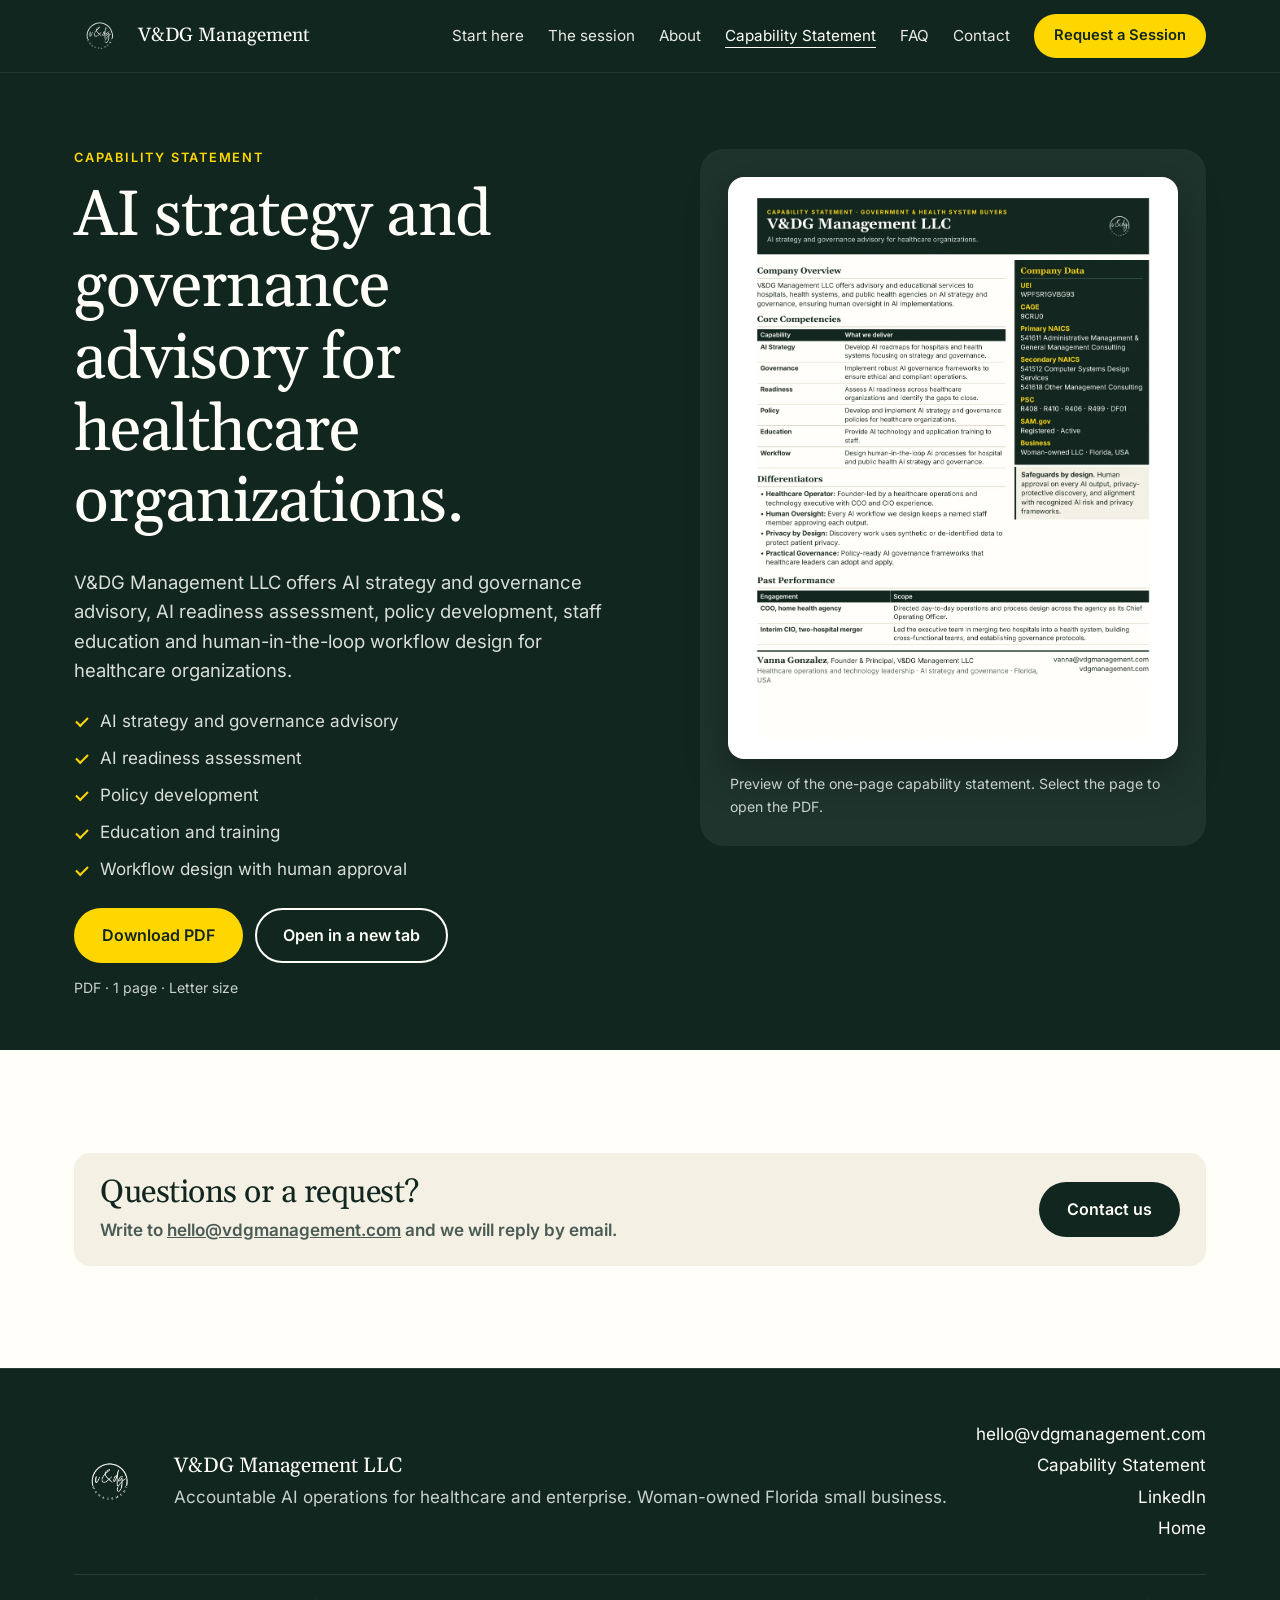
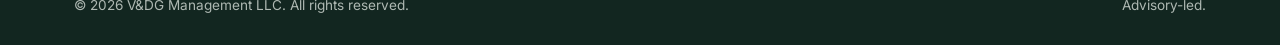
==== capability-statement.html @ 384bebf6 "Add Capability Statement page, nav item, cleaned PDF and preview image" ====
<!doctype html>
<html lang="en">
<head>
<meta charset="utf-8">
<meta name="viewport" content="width=device-width,initial-scale=1">
<title>Capability Statement | V&amp;DG Management</title>
<meta name="description" content="V&amp;DG Management LLC capability statement: AI strategy and governance advisory, readiness assessment, policy, education and workflow design for healthcare organizations. Download the one-page PDF.">
<link rel="canonical" href="https://vdgmanagement.com/capability-statement.html">
<meta name="theme-color" content="#122620">
<meta property="og:type" content="website">
<meta property="og:site_name" content="V&amp;DG Management">
<meta property="og:title" content="Capability Statement | V&amp;DG Management">
<meta property="og:description" content="AI strategy and governance advisory for healthcare organizations. Download the one-page capability statement.">
<meta property="og:url" content="https://vdgmanagement.com/capability-statement.html">
<meta property="og:image" content="https://vdgmanagement.com/img/og-image.jpg">
<meta name="twitter:card" content="summary_large_image">
<link rel="icon" href="favicon.ico" sizes="any">
<link rel="icon" type="image/png" sizes="32x32" href="img/favicon-32.png">
<link rel="apple-touch-icon" href="img/apple-touch-icon.png">
<link rel="manifest" href="site.webmanifest">
<link rel="preload" href="fonts/gelasio-latin.woff2" as="font" type="font/woff2" crossorigin>
<link rel="preload" href="fonts/inter-latin.woff2" as="font" type="font/woff2" crossorigin>
<link rel="stylesheet" href="css/site.css">
</head>
<body>
<a class="skip" href="#main">Skip to content</a>

<header class="site-header">
  <div class="wrap">
    <a class="brand" href="index.html" aria-label="V&amp;DG Management, home" data-cta="header-logo">
      <img src="img/vdg-logo-official.png" width="52" height="52" alt="V&amp;DG Management logo">
      <span>V&amp;DG Management</span>
    </a>
    <nav class="nav" aria-label="Main">
      <a href="index.html#paths" data-cta="nav-paths">Start here</a>
      <a href="index.html#offer" data-cta="nav-offer">The session</a>
      <a href="index.html#about" data-cta="nav-about">About</a>
      <a href="capability-statement.html" aria-current="page" data-cta="nav-capability" style="opacity:1;text-decoration:underline;text-underline-offset:6px">Capability Statement</a>
      <a href="index.html#faq" data-cta="nav-faq">FAQ</a>
      <a href="index.html#contact" data-cta="nav-contact">Contact</a>
      <a class="btn btn-yellow" href="index.html#contact" data-cta="header-session" data-path="enterprise"><span class="long">Request a Session</span><span class="short">Request a session</span></a>
    </nav>
  </div>
</header>

<main id="main">
<section class="cap-hero on-dark" aria-labelledby="cap-h">
  <div class="wrap cap-grid">
    <div>
      <p class="kicker">Capability Statement</p>
      <h1 id="cap-h">AI strategy and governance advisory for healthcare organizations.</h1>
      <p class="lead">V&amp;DG Management LLC offers AI strategy and governance advisory, AI readiness assessment, policy development, staff education and human-in-the-loop workflow design for healthcare organizations.</p>
      <ul class="cap-list" aria-label="Capability areas">
        <li>AI strategy and governance advisory</li>
        <li>AI readiness assessment</li>
        <li>Policy development</li>
        <li>Education and training</li>
        <li>Workflow design with human approval</li>
      </ul>
      <div class="btn-row">
        <a class="btn btn-yellow" href="VDG-Capability-Statement.pdf" download="VDG-Capability-Statement.pdf" data-cta="capability-download">Download PDF<span class="sr-only"> (one page, about 40 KB)</span></a>
        <a class="btn btn-ghost" href="VDG-Capability-Statement.pdf" target="_blank" rel="noopener" data-cta="capability-open">Open in a new tab<span class="sr-only"> (opens in a new tab)</span></a>
      </div>
      <p class="cap-meta">PDF &middot; 1 page &middot; Letter size</p>
    </div>
    <figure class="cap-preview" style="margin:0">
      <a href="VDG-Capability-Statement.pdf" target="_blank" rel="noopener" data-cta="capability-preview" aria-label="Open the V&amp;DG Management capability statement PDF in a new tab">
        <picture><source srcset="img/capability-statement-preview.webp" type="image/webp"><img src="img/capability-statement-preview.png" width="1105" height="1430" alt="First page of the V&amp;DG Management LLC capability statement, showing the company overview, core competencies, differentiators and company data."></picture>
      </a>
      <figcaption>Preview of the one-page capability statement. Select the page to open the PDF.</figcaption>
    </figure>
  </div>
</section>

<section class="section" aria-labelledby="cap-contact-h">
  <div class="wrap">
    <div class="cta-band cap-contact" style="margin-top:0">
      <div>
        <h2 id="cap-contact-h" style="font-size:clamp(1.5rem,2.6vw,2rem)">Questions or a request?</h2>
        <p>Write to <a href="mailto:hello@vdgmanagement.com" data-cta="capability-email">hello@vdgmanagement.com</a> and we will reply by email.</p>
      </div>
      <div class="btn-row"><a class="btn btn-green" href="index.html#contact" data-cta="capability-contact">Contact us</a></div>
    </div>
  </div>
</section>
</main>

<footer class="site-footer on-dark">
  <div class="wrap">
    <div class="footer-grid">
      <img src="img/vdg-logo-official.png" width="72" height="72" loading="lazy" alt="V&amp;DG Management logo">
      <div>
        <p style="margin:0;font:400 1.3rem/1.3 var(--serif)">V&amp;DG Management LLC</p>
        <p style="margin:4px 0 0;color:#C9D1CC">Accountable AI operations for healthcare and enterprise. Woman-owned Florida small business.</p>
      </div>
      <ul>
        <li><a href="mailto:hello@vdgmanagement.com" data-cta="footer-email">hello@vdgmanagement.com</a></li>
        <li><a href="capability-statement.html" data-cta="footer-capability">Capability Statement</a></li>
        <li><a href="https://www.linkedin.com/in/vanna-g-ai-healthcare-strategy" target="_blank" rel="noopener" data-cta="footer-linkedin">LinkedIn<span class="sr-only"> (opens in a new tab)</span></a></li>
        <li><a href="index.html#top" data-cta="footer-top">Home</a></li>
      </ul>
    </div>
    <div class="legal"><span>&copy; 2026 V&amp;DG Management LLC. All rights reserved.</span><span>Advisory-led.</span></div>
  </div>
</footer>
</body>
</html>
---- css/site.css ----
/* V&DG Management: conversion build, styled to match the "Pitch the Future" deck */
@font-face{font-family:"Gelasio";src:url(../fonts/gelasio-latin.woff2) format("woff2");font-weight:400 700;font-display:swap}
@font-face{font-family:"Inter";src:url(../fonts/inter-latin.woff2) format("woff2");font-weight:100 900;font-display:swap}
:root{--green:#122620;--green-2:#1F342D;--green-3:#273C35;--cream:#FFFEF9;--yellow:#FFD700;--yellow-2:#FFE34D;
--ink:#122620;--muted:#4A5A54;--soft:#D9DED8;--line:#E4E1D4;--serif:"Gelasio",Georgia,"Times New Roman",serif;
--sans:"Inter",system-ui,-apple-system,"Segoe UI",Roboto,Helvetica,Arial,sans-serif;--r:24px;--r-sm:16px;--wrap:1180px}
*,*::before,*::after{box-sizing:border-box}
html{scroll-behavior:smooth;scroll-padding-top:88px;-webkit-text-size-adjust:100%}
@media (prefers-reduced-motion:reduce){html{scroll-behavior:auto}*{transition:none!important}}
body{margin:0;background:var(--cream);color:var(--ink);font:400 17px/1.6 var(--sans)}
img,video{display:block;max-width:100%;height:auto}
a{color:inherit}
h1,h2,h3{font-family:var(--serif);font-weight:400;line-height:1.12;letter-spacing:-.015em;margin:0 0 .45em}
h1{font-size:clamp(2.4rem,5vw,4.2rem)}
h2{font-size:clamp(1.9rem,3.4vw,2.9rem)}
h3{font-size:1.3rem}
p{margin:0 0 1em}
ul{margin:0;padding:0}
.wrap{max-width:var(--wrap);margin:0 auto;padding:0 24px}
.section{padding:clamp(56px,8vw,104px) 0}
.kicker{font:600 .8rem/1.4 var(--sans);letter-spacing:.14em;text-transform:uppercase;margin:0 0 14px;color:var(--muted)}
.on-dark{background:var(--green);color:var(--cream)}
.on-dark .kicker{color:var(--yellow)}
.lead{font-size:1.15rem;color:var(--muted);max-width:40em}
.on-dark .lead{color:var(--soft)}
.sr-only{position:absolute;width:1px;height:1px;overflow:hidden;clip:rect(0 0 0 0);white-space:nowrap}
.skip{position:absolute;left:-9999px;top:0;background:var(--yellow);color:var(--green);padding:10px 16px;z-index:100}
.skip:focus{left:0}
:focus-visible{outline:3px solid var(--yellow);outline-offset:3px;border-radius:6px}
.on-cream :focus-visible,.panel-yellow :focus-visible{outline-color:var(--green)}

/* buttons */
.btn{display:inline-flex;align-items:center;justify-content:center;gap:.5em;font:600 1rem/1.2 var(--sans);text-decoration:none;text-align:center;padding:16px 26px;border-radius:999px;border:2px solid transparent;cursor:pointer;transition:transform .15s,background .15s}
.btn:hover{transform:translateY(-1px)}
.btn-yellow{background:var(--yellow);color:var(--green)}
.btn-yellow:hover{background:var(--yellow-2)}
.btn-green{background:var(--green);color:var(--cream)}
.btn-green:hover{background:var(--green-3)}
.btn-ghost{border-color:currentColor;background:transparent;color:inherit}
.btn-row{display:flex;flex-wrap:wrap;gap:12px;margin-top:24px}
.cta-band{display:flex;flex-wrap:wrap;align-items:center;justify-content:space-between;gap:16px 24px;margin-top:48px;padding:22px 26px;border-radius:var(--r-sm);background:#F4F1E4}
.cta-band p{margin:0;font-weight:600}
.on-dark .cta-band{background:var(--green-2)}
.cta-band .btn-row{margin:0}
.reassure{font-size:.9rem;color:var(--muted);margin:12px 0 0}
.on-dark .reassure{color:#C9D1CC}

/* header */
.site-header{position:sticky;top:0;z-index:50;background:var(--green);color:var(--cream);box-shadow:0 1px 0 rgba(255,254,249,.08)}
.site-header .wrap{display:flex;align-items:center;justify-content:space-between;gap:16px;height:72px}
.brand{display:flex;align-items:center;gap:12px;text-decoration:none}
.brand img{width:52px;height:52px}
.brand span{font:400 1.2rem/1 var(--serif)}
.nav{display:flex;align-items:center;gap:24px}
.nav a{text-decoration:none;font-size:.95rem;opacity:.9}
.nav a:hover{opacity:1;text-decoration:underline;text-underline-offset:6px}
.nav .btn{opacity:1;padding:11px 18px;font-size:.92rem}
.nav .btn:hover{text-decoration:none}
.btn .short{display:none}
@media (max-width:960px){.nav a:not(.btn){display:none}}
@media (max-width:520px){.brand span{display:none}.btn .long{display:none}.btn .short{display:inline}}

/* hero */
.hero{padding:clamp(48px,7vw,96px) 0 clamp(40px,5vw,64px)}
.hero-grid{display:grid;grid-template-columns:1.3fr .7fr;gap:clamp(28px,5vw,72px);align-items:center}
.hero h1{max-width:13em}
.hero-card{background:var(--green-2);border-radius:var(--r);padding:clamp(18px,3vw,32px)}
.hero-card img{border-radius:var(--r-sm);width:100%}
.trust-line{display:flex;flex-wrap:wrap;gap:8px 18px;margin:20px 0 0;list-style:none;font-size:.92rem;color:var(--soft)}
.trust-line li::before{content:"✓";color:var(--yellow);margin-right:7px;font-weight:700}
@media (max-width:860px){.hero-grid{grid-template-columns:1fr}.hero-card{max-width:150px;order:-1;padding:10px}}

/* two paths */
.paths{padding:0 0 clamp(56px,7vw,96px)}
.paths-grid{display:grid;grid-template-columns:1fr 1fr;gap:24px}
.path{display:flex;flex-direction:column;border-radius:var(--r);overflow:hidden;background:var(--cream);color:var(--ink)}
.path .media img{width:100%;aspect-ratio:16/8;object-fit:cover}
.path .body{display:flex;flex-direction:column;flex:1;padding:28px clamp(22px,3vw,34px) 32px}
.path .who{font:600 .8rem/1.4 var(--sans);letter-spacing:.14em;text-transform:uppercase;color:var(--muted);margin:0 0 10px}
.path h3{font-size:clamp(1.5rem,2.4vw,1.95rem);margin-bottom:.35em}
.path .price{font:400 2.4rem/1 var(--serif);margin:6px 0 14px}
.path .price small{font:500 .95rem var(--sans);color:var(--muted);margin-left:8px}
.path ul{list-style:none;margin:0 0 22px}
.path li{padding-left:26px;position:relative;margin:0 0 8px}
.path li::before{content:"";position:absolute;left:2px;top:.55em;width:12px;height:7px;border-left:2px solid var(--green);border-bottom:2px solid var(--green);transform:rotate(-45deg)}
.path .btn{margin-top:auto;align-self:flex-start}
.path-yellow{background:var(--yellow)}
.path-yellow .who{color:var(--green)}
.path-note{font-size:.88rem;color:var(--muted);margin:12px 0 0}
.path-yellow .path-note{color:#3B4A33}
@media (max-width:860px){.paths-grid{grid-template-columns:1fr}}

/* video */
.video-grid{display:grid;grid-template-columns:.8fr 1.2fr;gap:clamp(28px,5vw,64px);align-items:center}
.video-frame{position:relative;border-radius:var(--r);overflow:hidden;background:var(--green) url(../img/florida-gulf-coast.jpg) center/cover;aspect-ratio:16/9}
.video-frame video{width:100%;height:100%;object-fit:cover;background:transparent}
.play{position:absolute;inset:0;display:flex;align-items:center;justify-content:center;gap:14px;border:0;background:linear-gradient(0deg,rgba(18,38,32,.55),rgba(18,38,32,.15));color:var(--cream);font:600 1rem var(--sans);cursor:pointer}
.play .icon{width:76px;height:76px;border-radius:50%;background:var(--yellow);display:grid;place-items:center;box-shadow:0 10px 30px rgba(0,0,0,.25)}
.video-frame.playing .play{display:none}
.video-msg{position:absolute;left:16px;right:16px;bottom:16px;margin:0;padding:10px 14px;border-radius:12px;background:rgba(18,38,32,.85);color:var(--cream);font-size:.92rem}
.video-cta{margin-top:20px}
@media (max-width:860px){.video-grid{grid-template-columns:1fr}}

/* problem */
.panel-yellow{background:var(--yellow);border-radius:var(--r);padding:clamp(32px,5vw,64px)}
.problem-grid{display:grid;grid-template-columns:1fr 1fr;gap:clamp(24px,4vw,56px);align-items:center}
.ticks{list-style:none}
.ticks li{padding:14px 0 14px 34px;border-bottom:1px solid rgba(18,38,32,.18);position:relative;font-weight:500}
.ticks li:last-child{border-bottom:0}
.ticks li::before{content:"";position:absolute;left:4px;top:22px;width:12px;height:12px;border-radius:50%;background:var(--green)}
.panel-yellow .kicker{color:var(--green)}
@media (max-width:860px){.problem-grid{grid-template-columns:1fr}}

/* how */
.how-grid{display:grid;grid-template-columns:1fr 1fr;gap:clamp(28px,5vw,72px);align-items:start}
.steps{list-style:none;margin:28px 0 0;padding:0;counter-reset:s}
.steps li{counter-increment:s;position:relative;padding:0 0 22px 60px}
.steps li::before{content:counter(s);position:absolute;left:0;top:0;width:42px;height:42px;border-radius:50%;background:var(--green);color:var(--yellow);display:grid;place-items:center;font:400 1.15rem var(--serif)}
.steps h3{margin:.2em 0 .25em}
.steps p{margin:0;color:var(--muted)}
.rounded{border-radius:var(--r);overflow:hidden}
.rounded img{width:100%;height:100%;object-fit:cover}
.by-design{margin-top:22px;padding:24px 26px;border:1px solid var(--line);border-radius:var(--r-sm);background:#fff}
.by-design ul{list-style:none}
.by-design li{padding-left:22px;position:relative;margin:6px 0}
.by-design li::before{content:"";position:absolute;left:0;top:.6em;width:8px;height:8px;border-radius:50%;background:var(--yellow);box-shadow:0 0 0 2px var(--green)}
@media (max-width:860px){.how-grid{grid-template-columns:1fr}}

/* offer stack */
.offer-grid{display:grid;grid-template-columns:1.25fr .75fr;gap:24px;margin-top:36px}
.offer{background:var(--green-2);border-radius:var(--r);padding:clamp(26px,4vw,44px)}
.offer-head{display:flex;flex-wrap:wrap;justify-content:space-between;align-items:flex-end;gap:12px 24px;padding-bottom:22px;margin-bottom:22px;border-bottom:1px solid rgba(255,254,249,.14)}
.offer-head h3{font-size:clamp(1.5rem,2.6vw,2.1rem);margin:0}
.offer .price{font:400 clamp(2.4rem,4vw,3.2rem)/1 var(--serif);color:var(--yellow);margin:0}
.offer .price small{display:block;font:500 .9rem var(--sans);color:var(--soft);margin-top:6px;text-align:right}
.offer-cols{display:grid;grid-template-columns:1fr 1fr;gap:20px 32px}
.offer-cols h4{font:600 .8rem/1.4 var(--sans);letter-spacing:.12em;text-transform:uppercase;color:var(--yellow);margin:0 0 8px}
.offer-cols p,.offer-cols li{color:var(--soft);font-size:.98rem}
.offer-cols ul{list-style:none}
.offer-cols li{margin:0 0 6px;padding-left:18px;position:relative}
.offer-cols li::before{content:"–";position:absolute;left:0;color:var(--yellow)}
.offer-light{background:var(--cream);color:var(--ink)}
.offer-light .offer-head{border-color:var(--line)}
.offer-light .price{color:var(--green)}
.offer-light .price small,.offer-light .offer-cols p,.offer-light .offer-cols li{color:var(--muted)}
.offer-light .offer-cols{grid-template-columns:1fr}
.offer-light .offer-cols h4{color:var(--green)}
.offer-light .offer-cols li::before{color:var(--green)}
.next-path{margin-top:24px;padding:22px 26px;border-radius:var(--r-sm);border:1px dashed rgba(255,254,249,.28);color:var(--soft)}
.next-path strong{color:var(--cream)}
.guarantees{display:grid;grid-template-columns:repeat(3,1fr);gap:16px;margin-top:24px;list-style:none}
.guarantees li{background:rgba(255,215,0,.08);border:1px solid rgba(255,215,0,.35);border-radius:var(--r-sm);padding:18px 20px;font-weight:600}
.guarantees span{display:block;font-weight:400;color:var(--soft);font-size:.92rem;margin-top:4px}
@media (max-width:960px){.offer-grid{grid-template-columns:1fr}.guarantees{grid-template-columns:1fr}}
@media (max-width:620px){.offer-cols{grid-template-columns:1fr}.offer .price small{text-align:left}}

/* fit */
.fit-grid{display:grid;grid-template-columns:repeat(4,1fr);gap:22px;margin-top:32px}
.fit .rounded{aspect-ratio:4/5;margin-bottom:14px}
.fit h3{margin:0 0 .2em}
.fit p{color:var(--muted);margin:0;font-size:.98rem}
@media (max-width:960px){.fit-grid{grid-template-columns:1fr 1fr}}

/* credibility */
.cred-grid{display:grid;grid-template-columns:.85fr 1.15fr;gap:clamp(28px,5vw,72px);align-items:center}
.cred-grid .rounded{aspect-ratio:4/5;max-height:560px}
.creds{list-style:none;display:grid;grid-template-columns:1fr 1fr;gap:14px;margin:24px 0 0}
.creds li{background:#fff;border:1px solid var(--line);border-radius:var(--r-sm);padding:16px 18px;font-weight:600;line-height:1.35}
.creds span{display:block;font-weight:400;color:var(--muted);font-size:.9rem;margin-top:4px}
.founder-line{font-size:1.05rem;color:var(--muted)}
/* About: founder mission video (poster/still shown instead when reduced motion is requested) */
.about-media{position:relative;background:var(--green)}
.about-media video,.about-media .about-still img{width:100%;height:100%;object-fit:cover}
.about-media .about-still{display:none;height:100%}
.about-video-toggle{position:absolute;right:14px;bottom:14px;font:600 .8rem/1 var(--sans);color:var(--cream);background:rgba(18,38,32,.72);border:1px solid rgba(255,254,249,.35);border-radius:999px;padding:8px 14px;cursor:pointer}
.about-video-toggle:hover{background:rgba(18,38,32,.9)}
@media (prefers-reduced-motion:reduce){.about-media video,.about-video-toggle{display:none}.about-media .about-still{display:block}}
@media (max-width:860px){.cred-grid{grid-template-columns:1fr}.cred-grid .rounded{aspect-ratio:16/10}}
@media (max-width:520px){.creds{grid-template-columns:1fr}}

/* form */
.form-grid{display:grid;grid-template-columns:.9fr 1.1fr;gap:clamp(28px,5vw,72px);align-items:start}
.lead-form{background:var(--cream);color:var(--ink);border-radius:var(--r);padding:clamp(24px,4vw,40px)}
.field{margin:0 0 16px}
.field label{display:block;font-weight:600;font-size:.95rem;margin:0 0 6px}
.field .opt{font-weight:400;color:var(--muted)}
.field input,.field select,.field textarea{width:100%;font:400 1rem/1.4 var(--sans);color:var(--ink);background:#fff;border:1.5px solid #CFCBBB;border-radius:12px;padding:13px 14px}
.field textarea{min-height:110px;resize:vertical}
.field input:focus,.field select:focus,.field textarea:focus{outline:3px solid var(--yellow);outline-offset:1px;border-color:var(--green)}
.two{display:grid;grid-template-columns:1fr 1fr;gap:0 16px}
.form-status{margin:14px 0 0;font-size:.95rem}
.form-fine{font-size:.85rem;color:var(--muted);margin:12px 0 0}
.hp{position:absolute;left:-5000px}
.contact-list{list-style:none;margin:24px 0 0}
.contact-list li{margin:0 0 10px;padding-left:26px;position:relative;color:var(--soft)}
.contact-list li::before{content:"✓";position:absolute;left:0;color:var(--yellow);font-weight:700}
@media (max-width:860px){.form-grid{grid-template-columns:1fr}}
@media (max-width:520px){.two{grid-template-columns:1fr}}

/* faq */
.faq{max-width:860px;margin:28px auto 0}
.faq details{border-bottom:1px solid var(--line);padding:4px 0}
.faq summary{cursor:pointer;list-style:none;padding:18px 40px 18px 0;position:relative;font:400 1.2rem/1.35 var(--serif)}
.faq summary::-webkit-details-marker{display:none}
.faq summary::after{content:"+";position:absolute;right:6px;top:14px;font:400 1.6rem var(--sans);color:var(--green)}
.faq details[open] summary::after{content:"–"}
.faq details p{color:var(--muted);margin:0 0 18px;max-width:46em}
.center{text-align:center}
.center .lead{margin-left:auto;margin-right:auto}

/* final cta + footer */
.final{text-align:center}
.final .btn-row{justify-content:center}
.final h2{max-width:16em;margin-left:auto;margin-right:auto}
.site-footer{padding:48px 0 28px;border-top:1px solid rgba(255,254,249,.1)}
.footer-grid{display:grid;grid-template-columns:auto 1fr auto;gap:20px 28px;align-items:center}
.footer-grid ul{list-style:none;text-align:right}
.footer-grid li{margin:4px 0}
.footer-grid a{text-decoration:none}
.footer-grid a:hover{text-decoration:underline}
.legal{display:flex;flex-wrap:wrap;justify-content:space-between;gap:8px 24px;margin-top:28px;padding-top:20px;border-top:1px solid rgba(255,254,249,.1);font-size:.85rem;color:#AEB8B2}
@media (max-width:700px){.footer-grid{grid-template-columns:1fr}.footer-grid ul{text-align:left}}
.offer-light .kicker{color:var(--muted)}
/* credentials badge row (hero) + no-price scope line */
.badge-row{display:flex;flex-wrap:wrap;gap:6px;margin:18px 0 0;padding:0;list-style:none}
.badge-row li{font:600 .72rem/1 var(--sans);letter-spacing:.04em;text-transform:uppercase;color:var(--cream);border:1px solid rgba(255,215,0,.55);border-radius:999px;padding:7px 11px;background:rgba(255,254,249,.04)}
.path .price.price-scope{font:600 1rem/1.4 var(--sans);letter-spacing:.01em;margin:8px 0 16px;color:inherit;opacity:.9}
.offer .price.price-scope{font:600 1rem/1.4 var(--sans);color:var(--yellow);text-align:right;max-width:15em}
@media (max-width:620px){.offer .price.price-scope{text-align:left}.badge-row li{font-size:.68rem;padding:6px 10px}}

/* capability statement page */
.cap-hero{padding:clamp(40px,6vw,80px) 0 clamp(32px,4vw,56px)}
.cap-hero h1{max-width:14em}
.cap-grid{display:grid;grid-template-columns:1fr .9fr;gap:clamp(28px,5vw,72px);align-items:start}
.cap-list{list-style:none;margin:22px 0 0}
.cap-list li{padding-left:26px;position:relative;margin:0 0 10px;color:var(--soft)}
.cap-list li::before{content:"";position:absolute;left:2px;top:.55em;width:12px;height:7px;border-left:2px solid var(--yellow);border-bottom:2px solid var(--yellow);transform:rotate(-45deg)}
.cap-preview{background:var(--green-2);border-radius:var(--r);padding:clamp(16px,2.4vw,28px)}
.cap-preview a{display:block;border-radius:var(--r-sm);overflow:hidden;box-shadow:0 14px 40px rgba(0,0,0,.35)}
.cap-preview img{width:100%;height:auto;background:#fff}
.cap-preview figcaption{margin:14px 2px 0;font-size:.88rem;color:#C9D1CC}
.cap-meta{margin:14px 0 0;font-size:.88rem;color:#C9D1CC}
.cap-contact{display:flex;flex-wrap:wrap;align-items:center;justify-content:space-between;gap:16px 24px}
.cap-contact h2{margin:0}
.cap-contact p{margin:6px 0 0;color:var(--muted)}
@media (max-width:860px){.cap-grid{grid-template-columns:1fr}.cap-preview{max-width:560px}}
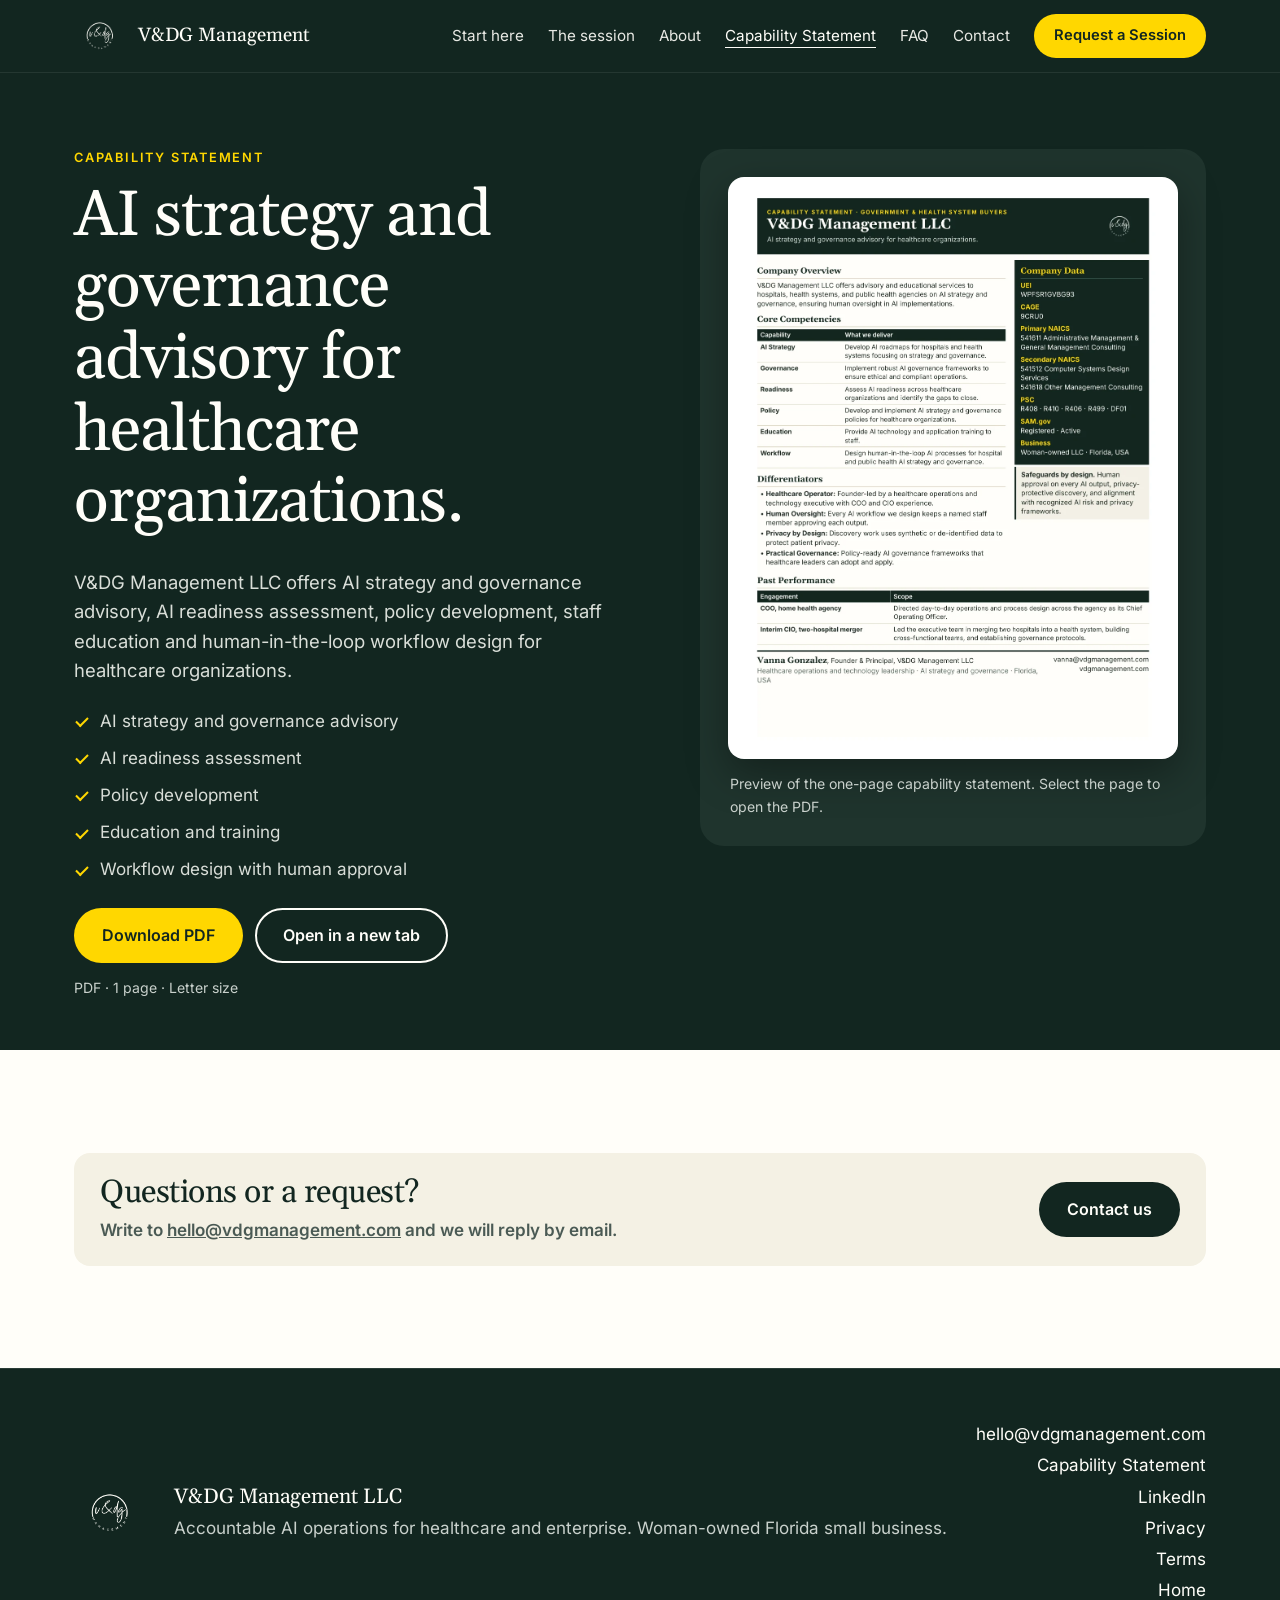
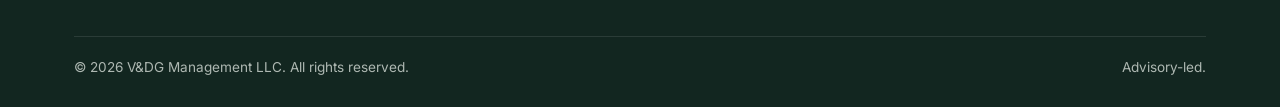
==== commit 4ba3f88c: "Draft privacy and terms pages; footer links (DRAFT for attorney review)" ====
--- a/capability-statement.html
+++ b/capability-statement.html
@@ -97,6 +97,8 @@
         <li><a href="mailto:hello@vdgmanagement.com" data-cta="footer-email">hello@vdgmanagement.com</a></li>
         <li><a href="capability-statement.html" data-cta="footer-capability">Capability Statement</a></li>
         <li><a href="https://www.linkedin.com/in/vanna-g-ai-healthcare-strategy" target="_blank" rel="noopener" data-cta="footer-linkedin">LinkedIn<span class="sr-only"> (opens in a new tab)</span></a></li>
+        <li><a href="privacy.html" data-cta="footer-privacy">Privacy</a></li>
+        <li><a href="terms.html" data-cta="footer-terms">Terms</a></li>
         <li><a href="index.html#top" data-cta="footer-top">Home</a></li>
       </ul>
     </div>
--- a/css/site.css
+++ b/css/site.css
@@ -244,3 +244,14 @@
 .cap-contact h2{margin:0}
 .cap-contact p{margin:6px 0 0;color:var(--muted)}
 @media (max-width:860px){.cap-grid{grid-template-columns:1fr}.cap-preview{max-width:560px}}
+
+/* legal pages (privacy, terms) */
+.legal-hero{padding-bottom:clamp(28px,4vw,48px)}
+.legal-wrap{max-width:780px}
+.legal-body h2{font-size:clamp(1.3rem,2.2vw,1.7rem);margin:1.6em 0 .5em}
+.legal-body h2:first-child{margin-top:0}
+.legal-body p,.legal-body li{color:var(--ink)}
+.legal-body ul{margin:0 0 1em;padding-left:1.2em}
+.legal-body li{margin:0 0 .5em}
+.legal-body a{text-decoration:underline;text-underline-offset:3px}
+.legal-links{margin-top:2em}
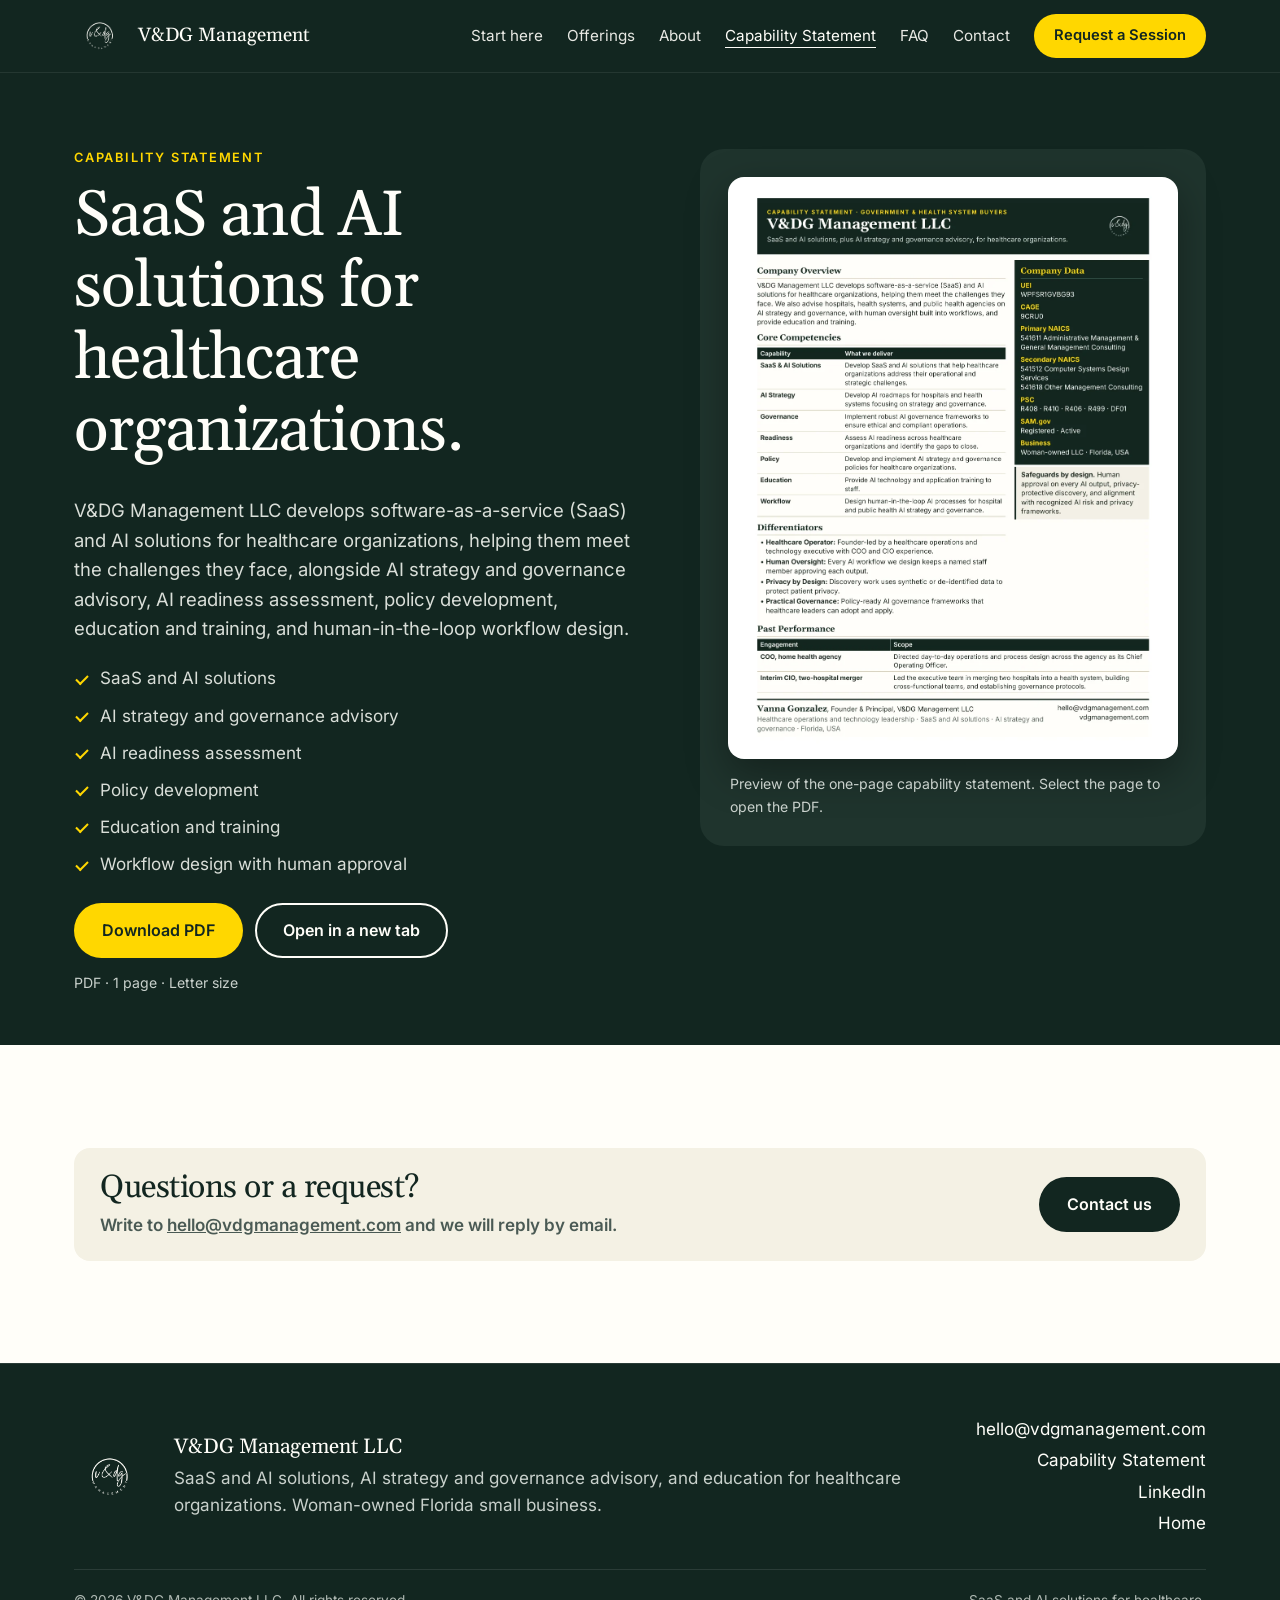
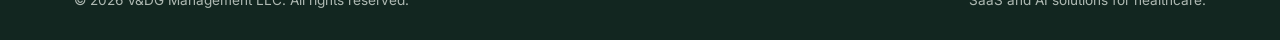
==== commit f10b599a: "Update positioning: SaaS and AI solutions for healthcare; remove negative/limiting wording; new capa" ====
--- a/capability-statement.html
+++ b/capability-statement.html
@@ -4,13 +4,13 @@
 <meta charset="utf-8">
 <meta name="viewport" content="width=device-width,initial-scale=1">
 <title>Capability Statement | V&amp;DG Management</title>
-<meta name="description" content="V&amp;DG Management LLC capability statement: AI strategy and governance advisory, readiness assessment, policy, education and workflow design for healthcare organizations. Download the one-page PDF.">
+<meta name="description" content="V&amp;DG Management LLC capability statement: SaaS and AI solutions for healthcare organizations, plus AI strategy and governance advisory, readiness assessment, policy, education and workflow design. Download the one-page PDF.">
 <link rel="canonical" href="https://vdgmanagement.com/capability-statement.html">
 <meta name="theme-color" content="#122620">
 <meta property="og:type" content="website">
 <meta property="og:site_name" content="V&amp;DG Management">
 <meta property="og:title" content="Capability Statement | V&amp;DG Management">
-<meta property="og:description" content="AI strategy and governance advisory for healthcare organizations. Download the one-page capability statement.">
+<meta property="og:description" content="SaaS and AI solutions, plus AI strategy and governance advisory, for healthcare organizations. Download the one-page capability statement.">
 <meta property="og:url" content="https://vdgmanagement.com/capability-statement.html">
 <meta property="og:image" content="https://vdgmanagement.com/img/og-image.jpg">
 <meta name="twitter:card" content="summary_large_image">
@@ -33,7 +33,7 @@
     </a>
     <nav class="nav" aria-label="Main">
       <a href="index.html#paths" data-cta="nav-paths">Start here</a>
-      <a href="index.html#offer" data-cta="nav-offer">The session</a>
+      <a href="index.html#offer" data-cta="nav-offer">Offerings</a>
       <a href="index.html#about" data-cta="nav-about">About</a>
       <a href="capability-statement.html" aria-current="page" data-cta="nav-capability" style="opacity:1;text-decoration:underline;text-underline-offset:6px">Capability Statement</a>
       <a href="index.html#faq" data-cta="nav-faq">FAQ</a>
@@ -48,9 +48,10 @@
   <div class="wrap cap-grid">
     <div>
       <p class="kicker">Capability Statement</p>
-      <h1 id="cap-h">AI strategy and governance advisory for healthcare organizations.</h1>
-      <p class="lead">V&amp;DG Management LLC offers AI strategy and governance advisory, AI readiness assessment, policy development, staff education and human-in-the-loop workflow design for healthcare organizations.</p>
+      <h1 id="cap-h">SaaS and AI solutions for healthcare organizations.</h1>
+      <p class="lead">V&amp;DG Management LLC develops software-as-a-service (SaaS) and AI solutions for healthcare organizations, helping them meet the challenges they face, alongside AI strategy and governance advisory, AI readiness assessment, policy development, education and training, and human-in-the-loop workflow design.</p>
       <ul class="cap-list" aria-label="Capability areas">
+        <li>SaaS and AI solutions</li>
         <li>AI strategy and governance advisory</li>
         <li>AI readiness assessment</li>
         <li>Policy development</li>
@@ -58,7 +59,7 @@
         <li>Workflow design with human approval</li>
       </ul>
       <div class="btn-row">
-        <a class="btn btn-yellow" href="VDG-Capability-Statement.pdf" download="VDG-Capability-Statement.pdf" data-cta="capability-download">Download PDF<span class="sr-only"> (one page, about 40 KB)</span></a>
+        <a class="btn btn-yellow" href="VDG-Capability-Statement.pdf" download="VDG-Capability-Statement.pdf" data-cta="capability-download">Download PDF<span class="sr-only"> (one page)</span></a>
         <a class="btn btn-ghost" href="VDG-Capability-Statement.pdf" target="_blank" rel="noopener" data-cta="capability-open">Open in a new tab<span class="sr-only"> (opens in a new tab)</span></a>
       </div>
       <p class="cap-meta">PDF &middot; 1 page &middot; Letter size</p>
@@ -91,18 +92,16 @@
       <img src="img/vdg-logo-official.png" width="72" height="72" loading="lazy" alt="V&amp;DG Management logo">
       <div>
         <p style="margin:0;font:400 1.3rem/1.3 var(--serif)">V&amp;DG Management LLC</p>
-        <p style="margin:4px 0 0;color:#C9D1CC">Accountable AI operations for healthcare and enterprise. Woman-owned Florida small business.</p>
+        <p style="margin:4px 0 0;color:#C9D1CC">SaaS and AI solutions, AI strategy and governance advisory, and education for healthcare organizations. Woman-owned Florida small business.</p>
       </div>
       <ul>
         <li><a href="mailto:hello@vdgmanagement.com" data-cta="footer-email">hello@vdgmanagement.com</a></li>
         <li><a href="capability-statement.html" data-cta="footer-capability">Capability Statement</a></li>
         <li><a href="https://www.linkedin.com/in/vanna-g-ai-healthcare-strategy" target="_blank" rel="noopener" data-cta="footer-linkedin">LinkedIn<span class="sr-only"> (opens in a new tab)</span></a></li>
-        <li><a href="privacy.html" data-cta="footer-privacy">Privacy</a></li>
-        <li><a href="terms.html" data-cta="footer-terms">Terms</a></li>
         <li><a href="index.html#top" data-cta="footer-top">Home</a></li>
       </ul>
     </div>
-    <div class="legal"><span>&copy; 2026 V&amp;DG Management LLC. All rights reserved.</span><span>Advisory-led.</span></div>
+    <div class="legal"><span>&copy; 2026 V&amp;DG Management LLC. All rights reserved.</span><span>SaaS and AI solutions for healthcare.</span></div>
   </div>
 </footer>
 </body>
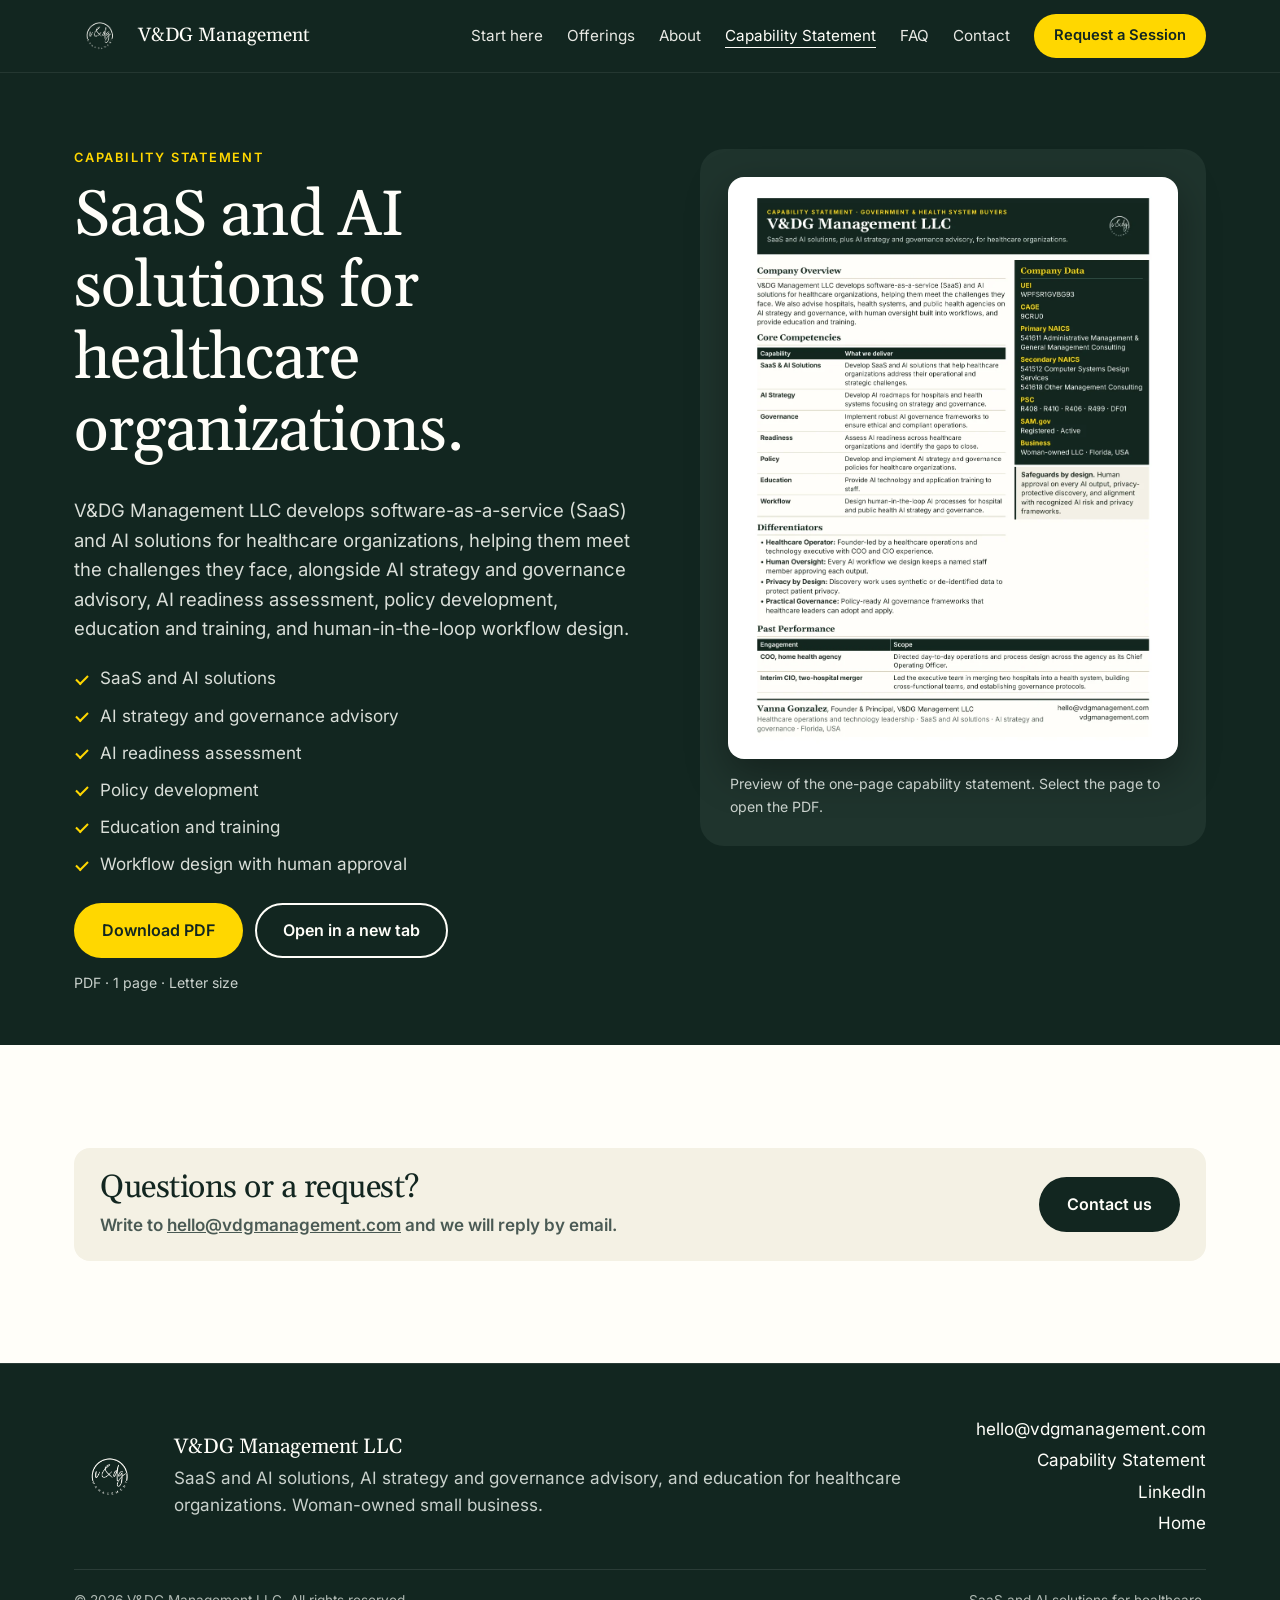
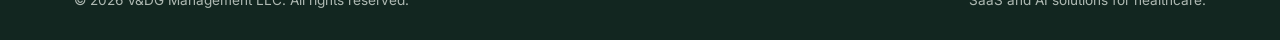
==== commit 5bf94d77: "Remove all Florida/FL mentions (meta, JSON-LD region, badges, video label, heading, creds, footer, c" ====
--- a/capability-statement.html
+++ b/capability-statement.html
@@ -92,7 +92,7 @@
       <img src="img/vdg-logo-official.png" width="72" height="72" loading="lazy" alt="V&amp;DG Management logo">
       <div>
         <p style="margin:0;font:400 1.3rem/1.3 var(--serif)">V&amp;DG Management LLC</p>
-        <p style="margin:4px 0 0;color:#C9D1CC">SaaS and AI solutions, AI strategy and governance advisory, and education for healthcare organizations. Woman-owned Florida small business.</p>
+        <p style="margin:4px 0 0;color:#C9D1CC">SaaS and AI solutions, AI strategy and governance advisory, and education for healthcare organizations. Woman-owned small business.</p>
       </div>
       <ul>
         <li><a href="mailto:hello@vdgmanagement.com" data-cta="footer-email">hello@vdgmanagement.com</a></li>
--- a/css/site.css
+++ b/css/site.css
@@ -92,7 +92,7 @@
 
 /* video */
 .video-grid{display:grid;grid-template-columns:.8fr 1.2fr;gap:clamp(28px,5vw,64px);align-items:center}
-.video-frame{position:relative;border-radius:var(--r);overflow:hidden;background:var(--green) url(../img/florida-gulf-coast.jpg) center/cover;aspect-ratio:16/9}
+.video-frame{position:relative;border-radius:var(--r);overflow:hidden;background:var(--green) url(../img/waterfront-skyline.jpg) center/cover;aspect-ratio:16/9}
 .video-frame video{width:100%;height:100%;object-fit:cover;background:transparent}
 .play{position:absolute;inset:0;display:flex;align-items:center;justify-content:center;gap:14px;border:0;background:linear-gradient(0deg,rgba(18,38,32,.55),rgba(18,38,32,.15));color:var(--cream);font:600 1rem var(--sans);cursor:pointer}
 .play .icon{width:76px;height:76px;border-radius:50%;background:var(--yellow);display:grid;place-items:center;box-shadow:0 10px 30px rgba(0,0,0,.25)}
@@ -226,6 +226,7 @@
 .badge-row li{font:600 .72rem/1 var(--sans);letter-spacing:.04em;text-transform:uppercase;color:var(--cream);border:1px solid rgba(255,215,0,.55);border-radius:999px;padding:7px 11px;background:rgba(255,254,249,.04)}
 .path .price.price-scope{font:600 1rem/1.4 var(--sans);letter-spacing:.01em;margin:8px 0 16px;color:inherit;opacity:.9}
 .offer .price.price-scope{font:600 1rem/1.4 var(--sans);color:var(--yellow);text-align:right;max-width:15em}
+.offer-light .price.price-scope{color:var(--green)} /* a11y 2026-10-30: yellow on cream was 1.38:1 */
 @media (max-width:620px){.offer .price.price-scope{text-align:left}.badge-row li{font-size:.68rem;padding:6px 10px}}
 
 /* capability statement page */
@@ -244,14 +245,3 @@
 .cap-contact h2{margin:0}
 .cap-contact p{margin:6px 0 0;color:var(--muted)}
 @media (max-width:860px){.cap-grid{grid-template-columns:1fr}.cap-preview{max-width:560px}}
-
-/* legal pages (privacy, terms) */
-.legal-hero{padding-bottom:clamp(28px,4vw,48px)}
-.legal-wrap{max-width:780px}
-.legal-body h2{font-size:clamp(1.3rem,2.2vw,1.7rem);margin:1.6em 0 .5em}
-.legal-body h2:first-child{margin-top:0}
-.legal-body p,.legal-body li{color:var(--ink)}
-.legal-body ul{margin:0 0 1em;padding-left:1.2em}
-.legal-body li{margin:0 0 .5em}
-.legal-body a{text-decoration:underline;text-underline-offset:3px}
-.legal-links{margin-top:2em}
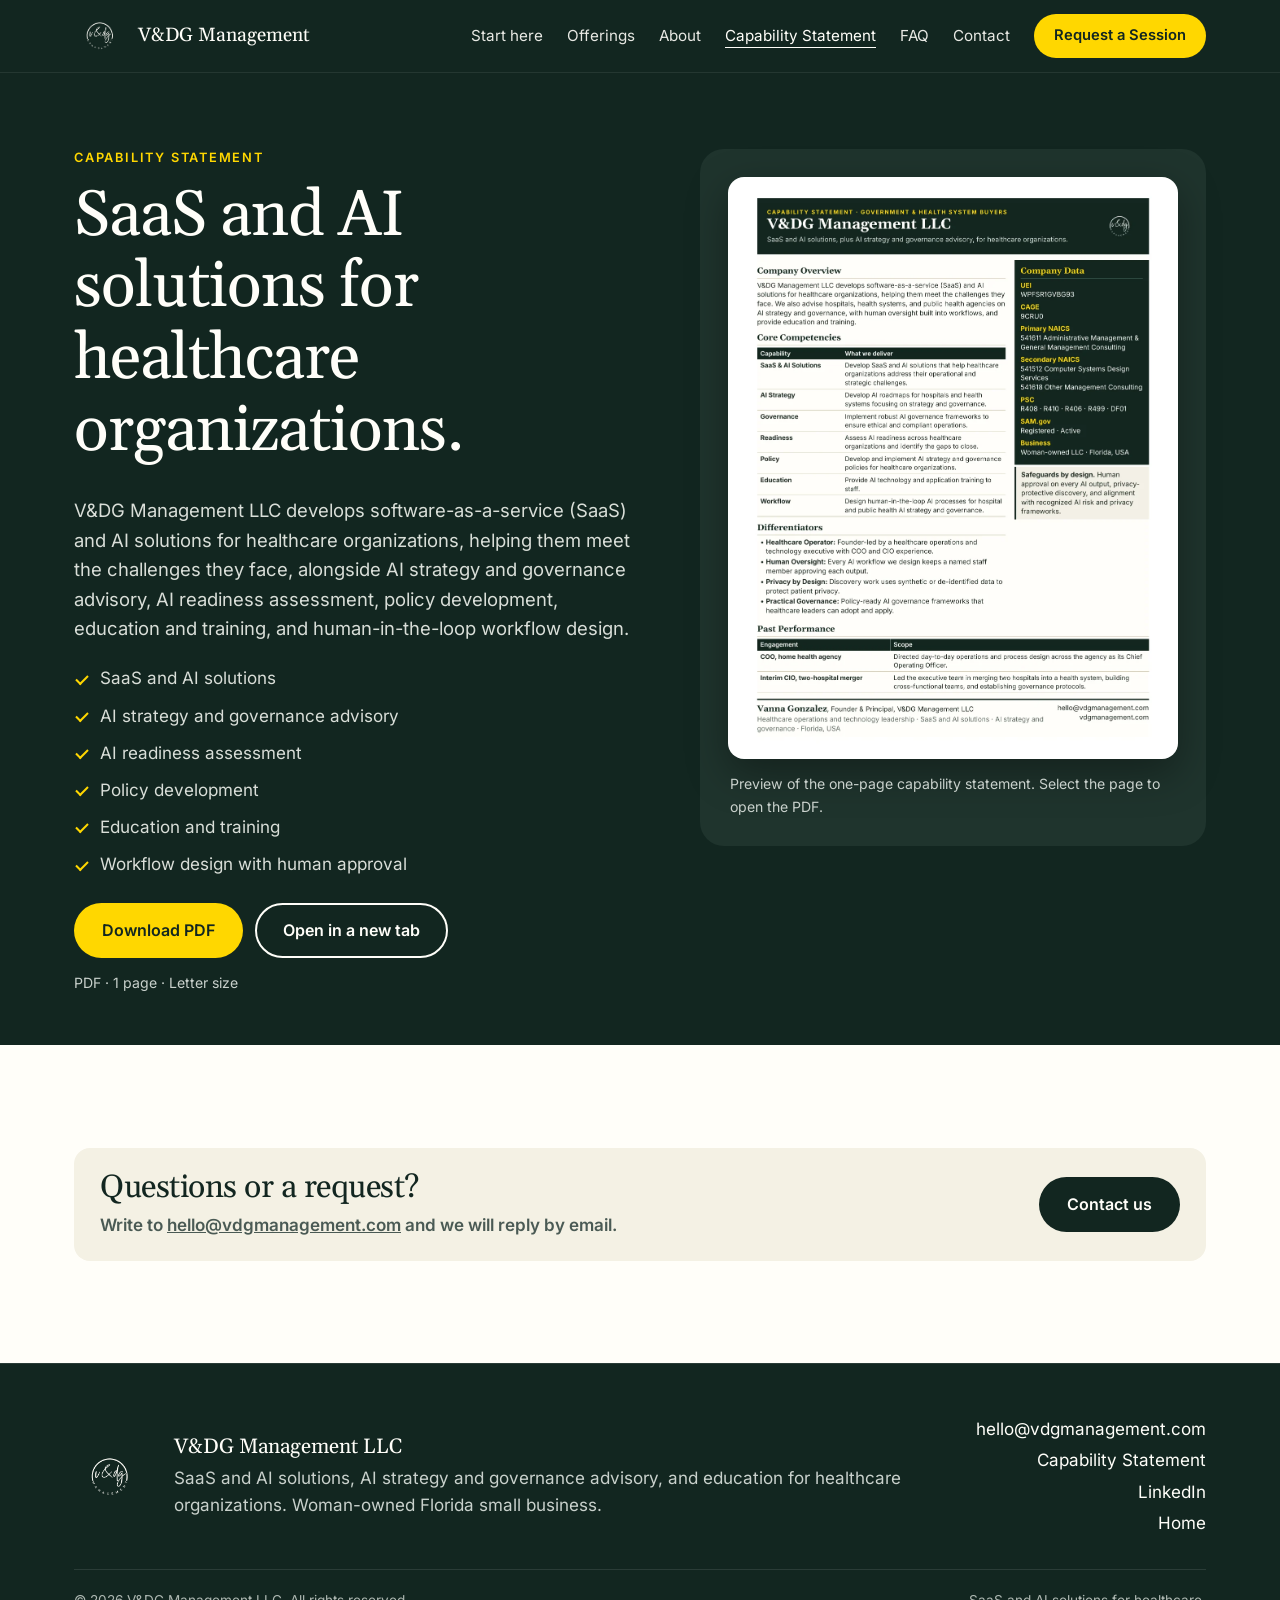
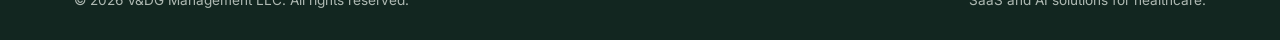
==== commit 25b53e69: "Revert "Remove all Florida/FL mentions (meta, JSON-LD region, badges, video label, heading, creds, f" ====
--- a/capability-statement.html
+++ b/capability-statement.html
@@ -92,7 +92,7 @@
       <img src="img/vdg-logo-official.png" width="72" height="72" loading="lazy" alt="V&amp;DG Management logo">
       <div>
         <p style="margin:0;font:400 1.3rem/1.3 var(--serif)">V&amp;DG Management LLC</p>
-        <p style="margin:4px 0 0;color:#C9D1CC">SaaS and AI solutions, AI strategy and governance advisory, and education for healthcare organizations. Woman-owned small business.</p>
+        <p style="margin:4px 0 0;color:#C9D1CC">SaaS and AI solutions, AI strategy and governance advisory, and education for healthcare organizations. Woman-owned Florida small business.</p>
       </div>
       <ul>
         <li><a href="mailto:hello@vdgmanagement.com" data-cta="footer-email">hello@vdgmanagement.com</a></li>
--- a/css/site.css
+++ b/css/site.css
@@ -92,7 +92,7 @@
 
 /* video */
 .video-grid{display:grid;grid-template-columns:.8fr 1.2fr;gap:clamp(28px,5vw,64px);align-items:center}
-.video-frame{position:relative;border-radius:var(--r);overflow:hidden;background:var(--green) url(../img/waterfront-skyline.jpg) center/cover;aspect-ratio:16/9}
+.video-frame{position:relative;border-radius:var(--r);overflow:hidden;background:var(--green) url(../img/florida-gulf-coast.jpg) center/cover;aspect-ratio:16/9}
 .video-frame video{width:100%;height:100%;object-fit:cover;background:transparent}
 .play{position:absolute;inset:0;display:flex;align-items:center;justify-content:center;gap:14px;border:0;background:linear-gradient(0deg,rgba(18,38,32,.55),rgba(18,38,32,.15));color:var(--cream);font:600 1rem var(--sans);cursor:pointer}
 .play .icon{width:76px;height:76px;border-radius:50%;background:var(--yellow);display:grid;place-items:center;box-shadow:0 10px 30px rgba(0,0,0,.25)}
